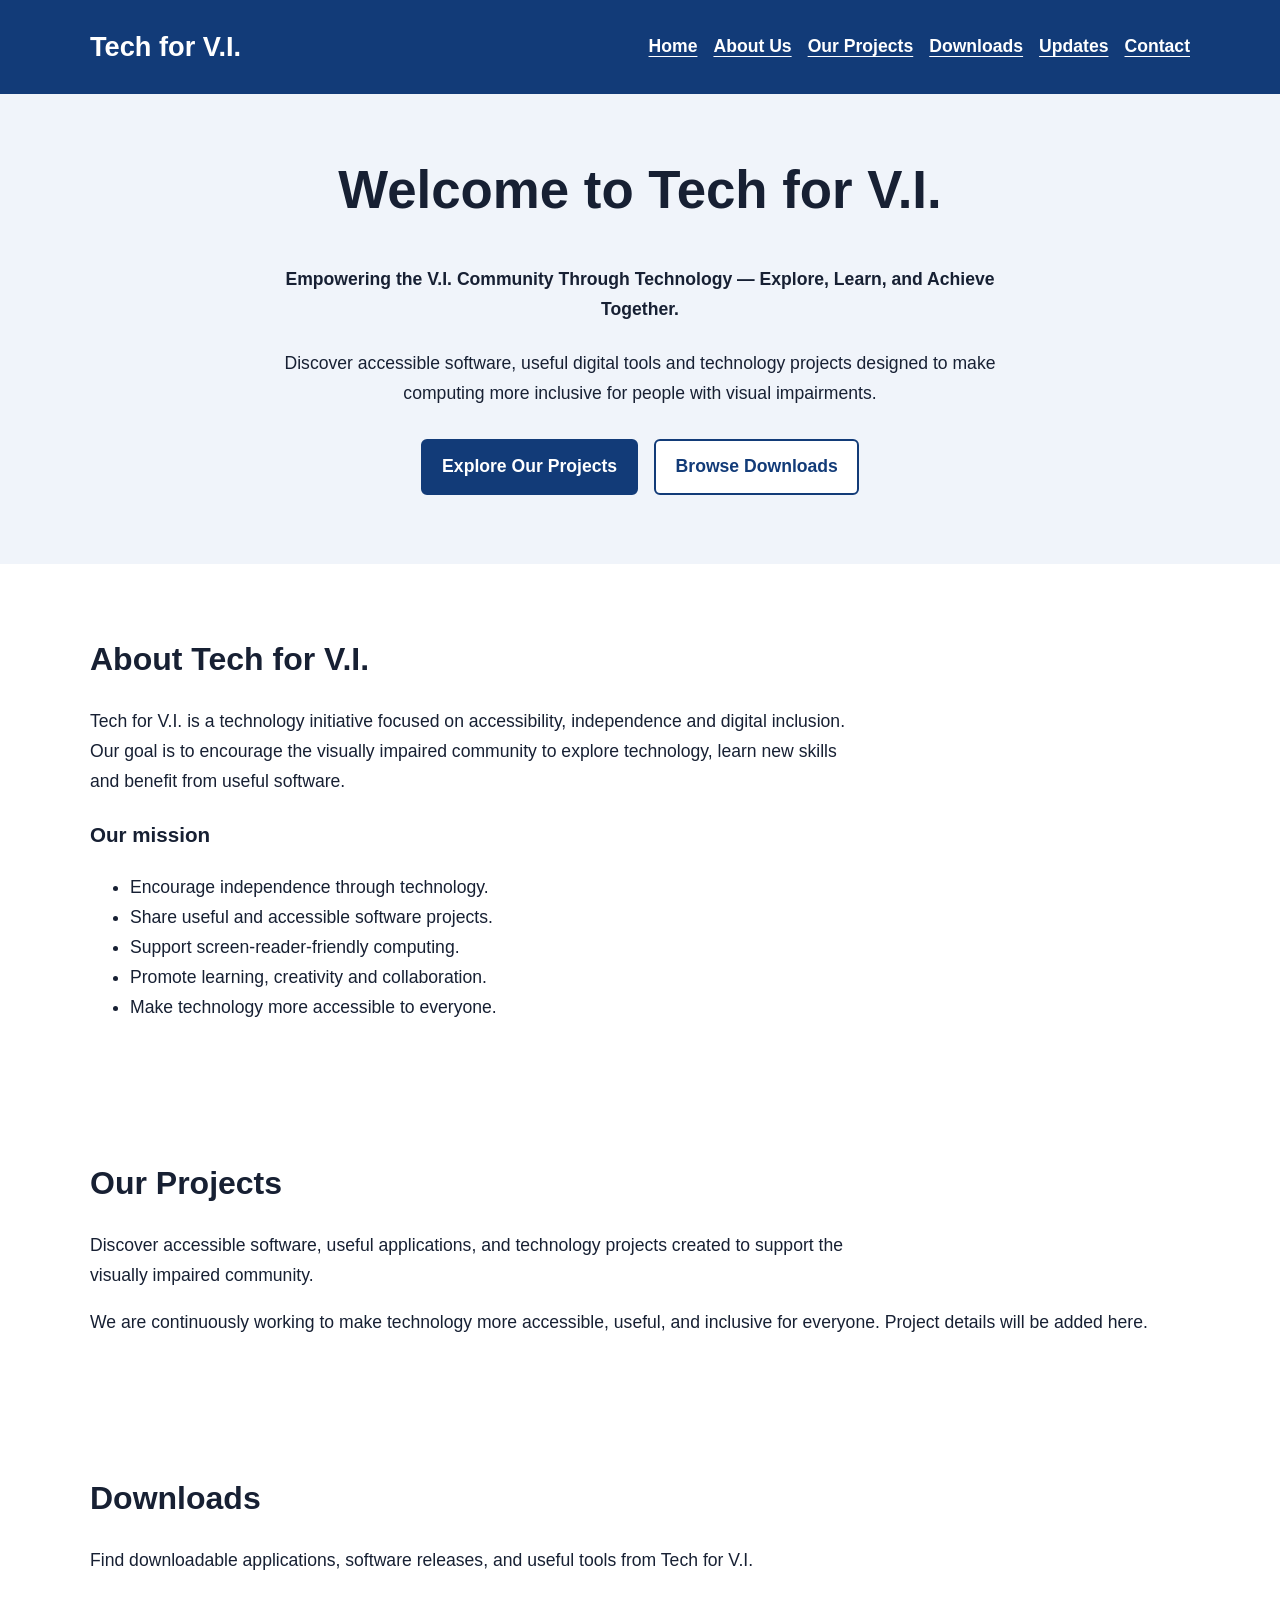
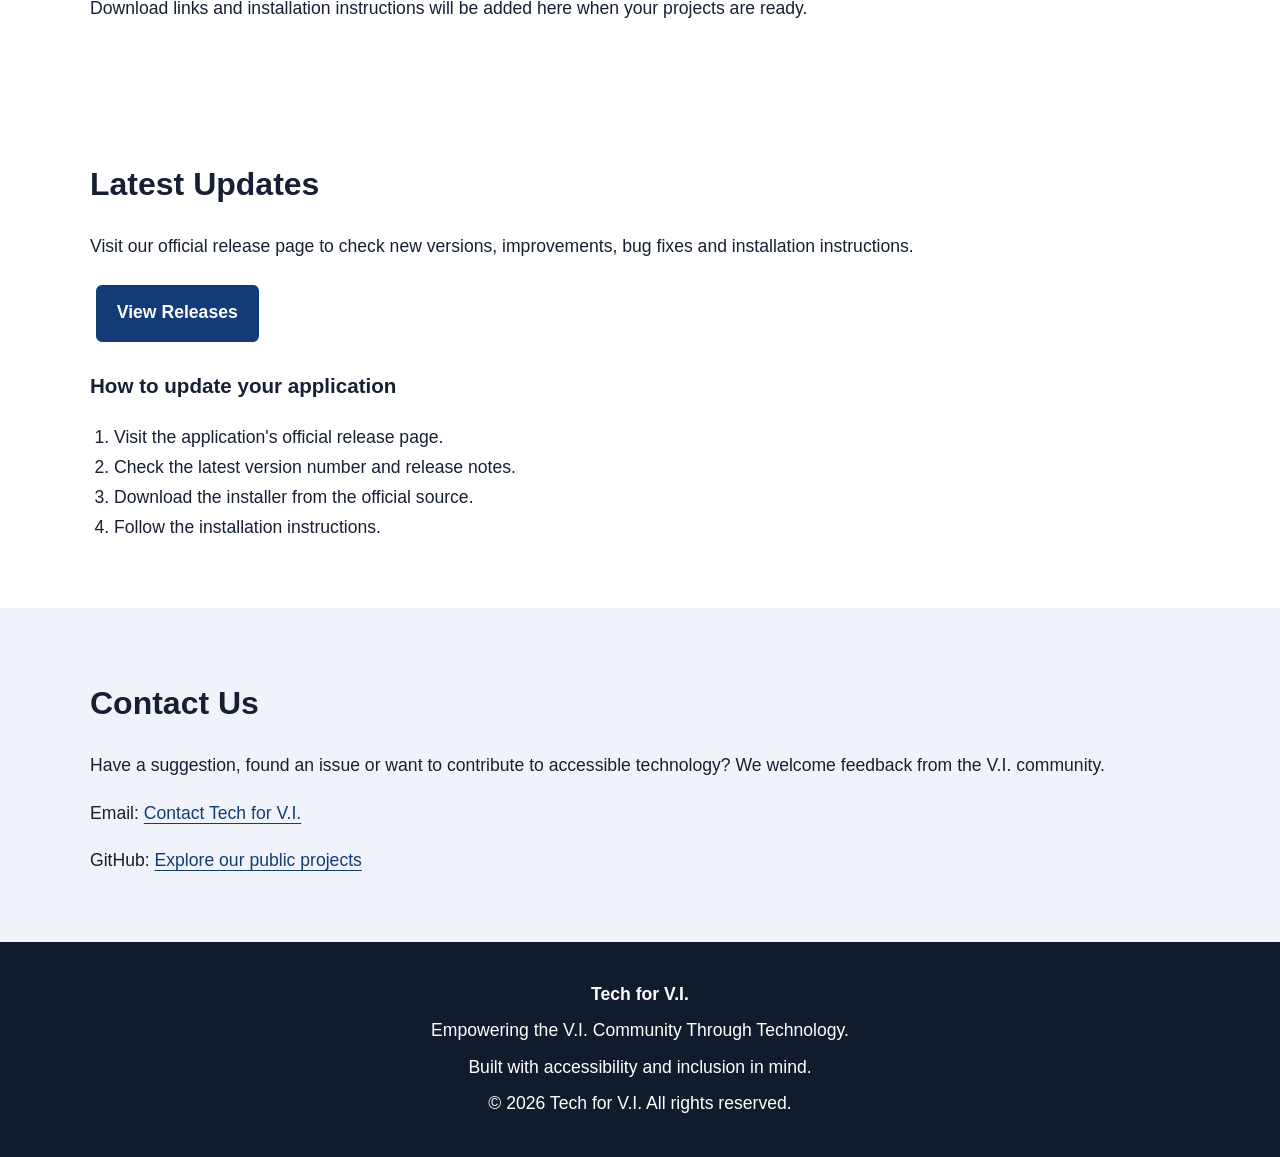
==== index.html @ eb390f29 "this is our website" ====
<!DOCTYPE html>
<html lang="en">
<head>
    <meta charset="UTF-8">
    <meta name="viewport" content="width=device-width, initial-scale=1.0">

    <title>Tech for V.I. | Accessible Technology for Everyone</title>

    <meta name="description"
          content="Tech for V.I. shares accessible technology, software,
          learning tools and projects for the visually impaired community.">

    <style>
        :root {
            color-scheme: light;
            --background: #ffffff;
            --surface: #f0f4fa;
            --text: #172033;
            --muted: #374151;
            --primary: #123b78;
            --primary-hover: #092653;
            --border: #52647a;
            --focus: #b45309;
        }

        * {
            box-sizing: border-box;
        }

        html {
            scroll-behavior: smooth;
            scroll-padding-top: 1rem;
        }

        body {
            margin: 0;
            font-family: Arial, Helvetica, sans-serif;
            font-size: 1.1rem;
            line-height: 1.7;
            background: var(--background);
            color: var(--text);
        }

        a {
            color: var(--primary);
            text-decoration: underline;
            text-underline-offset: 0.2em;
        }

        a:hover {
            color: var(--primary-hover);
        }

        a:focus-visible,
        button:focus-visible {
            outline: 4px solid var(--focus);
            outline-offset: 4px;
        }

        .skip-link {
            position: absolute;
            top: -100px;
            left: 1rem;
            z-index: 10;
            padding: 0.8rem 1rem;
            background: var(--background);
            border: 2px solid var(--text);
            font-weight: bold;
        }

        .skip-link:focus {
            top: 1rem;
        }

        .container {
            width: min(1100px, 92%);
            margin-inline: auto;
        }

        header {
            background: var(--primary);
            color: #ffffff;
            padding: 1.5rem 0;
        }

        .header-inner {
            display: flex;
            flex-wrap: wrap;
            justify-content: space-between;
            align-items: center;
            gap: 1rem;
        }

        .brand {
            color: #ffffff;
            text-decoration: none;
            font-size: 1.7rem;
            font-weight: 800;
        }

        nav ul {
            display: flex;
            flex-wrap: wrap;
            gap: 1rem;
            list-style: none;
            padding: 0;
            margin: 0;
        }

        nav a {
            color: #ffffff;
            font-weight: bold;
        }

        .hero {
            background: var(--surface);
            padding: 4rem 0;
            text-align: center;
        }

        .hero h1 {
            font-size: clamp(2rem, 5vw, 3.3rem);
            line-height: 1.2;
            margin-top: 0;
        }

        .hero p {
            max-width: 760px;
            margin: 1.5rem auto;
        }

        .button {
            display: inline-block;
            background: var(--primary);
            color: #ffffff;
            border: 2px solid var(--primary);
            border-radius: 6px;
            padding: 0.7rem 1.2rem;
            margin: 0.35rem;
            font-weight: bold;
            text-decoration: none;
        }

        .button:hover {
            background: var(--primary-hover);
            color: #ffffff;
        }

        .button-secondary {
            background: var(--background);
            color: var(--primary);
        }

        .button-secondary:hover {
            background: #e2e8f0;
            color: var(--primary-hover);
        }

        section {
            padding: 3rem 0;
        }

        section h2 {
            font-size: 2rem;
            line-height: 1.3;
        }

        .section-intro {
            max-width: 760px;
        }

        .cards {
            display: grid;
            grid-template-columns:
                repeat(auto-fit, minmax(min(100%, 270px), 1fr));
            gap: 1.25rem;
            margin-top: 1.5rem;
        }

        .card {
            border: 2px solid var(--border);
            border-radius: 10px;
            padding: 1.5rem;
            background: var(--background);
        }

        .card h3 {
            margin-top: 0;
            font-size: 1.35rem;
        }

        .card p {
            color: var(--muted);
        }

        .steps {
            padding-left: 1.5rem;
        }

        .contact {
            background: var(--surface);
        }

        footer {
            background: #101b2d;
            color: #ffffff;
            text-align: center;
            padding: 2rem 0;
        }

        footer a {
            color: #ffffff;
        }

        footer p {
            margin: 0.4rem 0;
        }

        @media (max-width: 600px) {
            .header-inner {
                align-items: flex-start;
            }

            nav ul {
                flex-direction: column;
                gap: 0.35rem;
            }

            .hero {
                padding: 2.5rem 0;
            }
        }

        @media (prefers-reduced-motion: reduce) {
            html {
                scroll-behavior: auto;
            }
        }
    </style>
</head>

<body>

    <a class="skip-link" href="#main-content">
        Skip to main content
    </a>

    <header>
        <div class="container header-inner">

            <a class="brand" href="#home"
               aria-label="Tech for V.I. home">
                Tech for V.I.
            </a>

            <nav aria-label="Main navigation">
                <ul>
                    <li><a href="#home">Home</a></li>
                    <li><a href="#about">About Us</a></li>
                    <li><a href="#projects">Our Projects</a></li>
                    <li><a href="#downloads">Downloads</a></li>
                    <li><a href="#updates">Updates</a></li>
                    <li><a href="#contact">Contact</a></li>
                </ul>
            </nav>

        </div>
    </header>

    <main id="main-content">

        <section class="hero" id="home"
                 aria-labelledby="welcome-heading">
            <div class="container">

                <h1 id="welcome-heading">
                    Welcome to Tech for V.I.
                </h1>

                <p>
                    <strong>
                        Empowering the V.I. Community Through Technology
                        — Explore, Learn, and Achieve Together.
                    </strong>
                </p>

                <p>
                    Discover accessible software, useful digital tools
                    and technology projects designed to make computing
                    more inclusive for people with visual impairments.
                </p>

                <a class="button" href="#projects">
                    Explore Our Projects
                </a>

                <a class="button button-secondary" href="#downloads">
                    Browse Downloads
                </a>

            </div>
        </section>

        <section id="about" aria-labelledby="about-heading">
            <div class="container">

                <h2 id="about-heading">About Tech for V.I.</h2>

                <p class="section-intro">
                    Tech for V.I. is a technology initiative focused
                    on accessibility, independence and digital inclusion.
                    Our goal is to encourage the visually impaired
                    community to explore technology, learn new skills
                    and benefit from useful software.
                </p>

                <h3>Our mission</h3>

                <ul>
                    <li>Encourage independence through technology.</li>
                    <li>Share useful and accessible software projects.</li>
                    <li>Support screen-reader-friendly computing.</li>
                    <li>Promote learning, creativity and collaboration.</li>
                    <li>Make technology more accessible to everyone.</li>
                </ul>

            </div>
        </section>

        <section id="projects" aria-labelledby="projects-heading">
            <div class="container">

                <h2 id="projects-heading">Our Projects</h2>

                <p class="section-intro">
                    Discover accessible software, useful applications,
                    and technology projects created to support the
                    visually impaired community.
                </p>

                <p>
                    We are continuously working to make technology
                    more accessible, useful, and inclusive for everyone.
                    Project details will be added here.
                </p>

                <!-- Add your project cards and links here when ready. -->

            </div>
        </section>

        <section id="downloads" aria-labelledby="downloads-heading">
            <div class="container">

                <h2 id="downloads-heading">Downloads</h2>

                <p>
                    Find downloadable applications, software releases,
                    and useful tools from Tech for V.I.
                </p>

                <p>
                    Download links and installation instructions
                    will be added here when your projects are ready.
                </p>

                <!-- Add your download links here when ready. -->

            </div>
        </section>

        <section id="updates" aria-labelledby="updates-heading">
            <div class="container">

                <h2 id="updates-heading">Latest Updates</h2>

                <p>
                    Visit our official release page to check new
                    versions, improvements, bug fixes and installation
                    instructions.
                </p>

                <a class="button"
                   href="YOUR_RELEASES_PAGE_URL"
                   aria-label="View Tech for V.I. software releases">
                    View Releases
                </a>

                <h3>How to update your application</h3>

                <ol class="steps">
                    <li>Visit the application's official release page.</li>
                    <li>Check the latest version number and release notes.</li>
                    <li>Download the installer from the official source.</li>
                    <li>Follow the installation instructions.</li>
                </ol>

            </div>
        </section>

        <section class="contact" id="contact"
                 aria-labelledby="contact-heading">
            <div class="container">

                <h2 id="contact-heading">Contact Us</h2>

                <p>
                    Have a suggestion, found an issue or want to
                    contribute to accessible technology? We welcome
                    feedback from the V.I. community.
                </p>

                <!-- Replace with your actual contact details. -->

                <p>
                    Email:
                    <a href="mailto:YOUR_EMAIL_ADDRESS">
                        Contact Tech for V.I.
                    </a>
                </p>

                <p>
                    GitHub:
                    <a href="YOUR_PUBLIC_GITHUB_PROFILE_URL">
                        Explore our public projects
                    </a>
                </p>

            </div>
        </section>

    </main>

    <footer>
        <div class="container">

            <p>
                <strong>Tech for V.I.</strong>
            </p>

            <p>
                Empowering the V.I. Community Through Technology.
            </p>

            <p>
                Built with accessibility and inclusion in mind.
            </p>

            <p>
                &copy; <span id="current-year">2026</span>
                Tech for V.I. All rights reserved.
            </p>

        </div>
    </footer>

    <script>
        document.getElementById("current-year").textContent =
            new Date().getFullYear();
    </script>

</body>
</html>
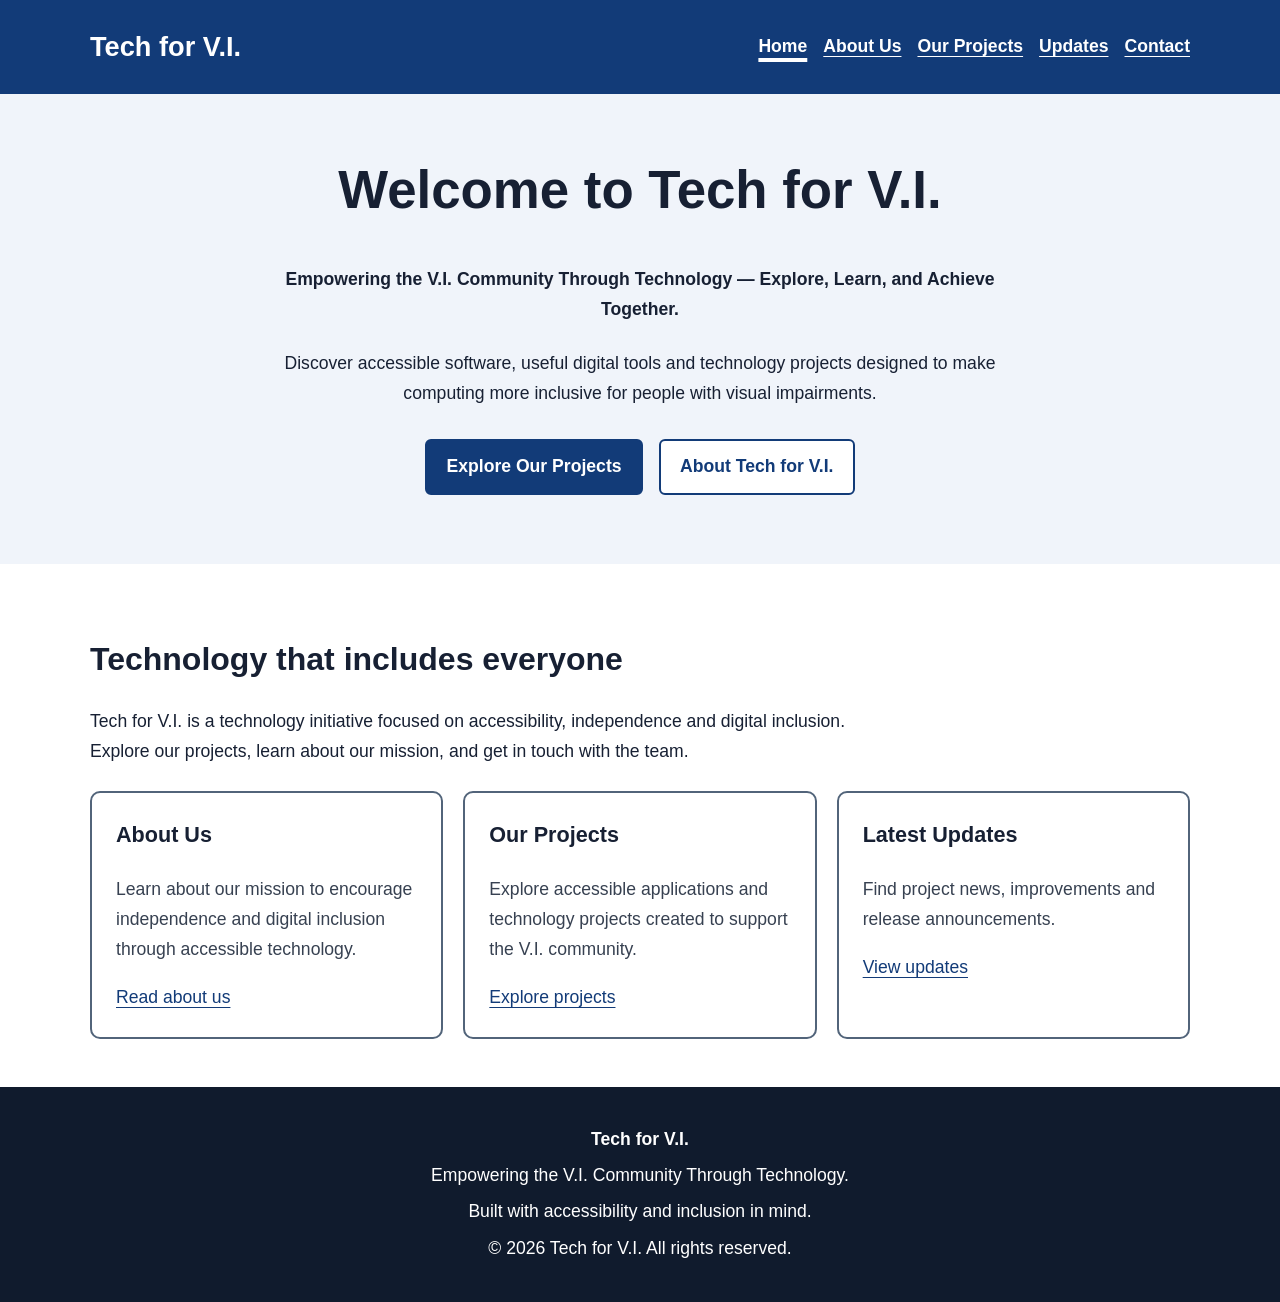
==== commit cbfa15f9: "organised the site files." ====
--- a/index.html
+++ b/index.html
@@ -1,464 +1,72 @@
-
 <!DOCTYPE html>
 <html lang="en">
 <head>
     <meta charset="UTF-8">
     <meta name="viewport" content="width=device-width, initial-scale=1.0">
-
-    <title>Tech for V.I. | Accessible Technology for Everyone</title>
-
-    <meta name="description"
-          content="Tech for V.I. shares accessible technology, software,
-          learning tools and projects for the visually impaired community.">
-
-    <style>
-        :root {
-            color-scheme: light;
-            --background: #ffffff;
-            --surface: #f0f4fa;
-            --text: #172033;
-            --muted: #374151;
-            --primary: #123b78;
-            --primary-hover: #092653;
-            --border: #52647a;
-            --focus: #b45309;
-        }
-
-        * {
-            box-sizing: border-box;
-        }
-
-        html {
-            scroll-behavior: smooth;
-            scroll-padding-top: 1rem;
-        }
-
-        body {
-            margin: 0;
-            font-family: Arial, Helvetica, sans-serif;
-            font-size: 1.1rem;
-            line-height: 1.7;
-            background: var(--background);
-            color: var(--text);
-        }
-
-        a {
-            color: var(--primary);
-            text-decoration: underline;
-            text-underline-offset: 0.2em;
-        }
-
-        a:hover {
-            color: var(--primary-hover);
-        }
-
-        a:focus-visible,
-        button:focus-visible {
-            outline: 4px solid var(--focus);
-            outline-offset: 4px;
-        }
-
-        .skip-link {
-            position: absolute;
-            top: -100px;
-            left: 1rem;
-            z-index: 10;
-            padding: 0.8rem 1rem;
-            background: var(--background);
-            border: 2px solid var(--text);
-            font-weight: bold;
-        }
-
-        .skip-link:focus {
-            top: 1rem;
-        }
-
-        .container {
-            width: min(1100px, 92%);
-            margin-inline: auto;
-        }
-
-        header {
-            background: var(--primary);
-            color: #ffffff;
-            padding: 1.5rem 0;
-        }
-
-        .header-inner {
-            display: flex;
-            flex-wrap: wrap;
-            justify-content: space-between;
-            align-items: center;
-            gap: 1rem;
-        }
-
-        .brand {
-            color: #ffffff;
-            text-decoration: none;
-            font-size: 1.7rem;
-            font-weight: 800;
-        }
-
-        nav ul {
-            display: flex;
-            flex-wrap: wrap;
-            gap: 1rem;
-            list-style: none;
-            padding: 0;
-            margin: 0;
-        }
-
-        nav a {
-            color: #ffffff;
-            font-weight: bold;
-        }
-
-        .hero {
-            background: var(--surface);
-            padding: 4rem 0;
-            text-align: center;
-        }
-
-        .hero h1 {
-            font-size: clamp(2rem, 5vw, 3.3rem);
-            line-height: 1.2;
-            margin-top: 0;
-        }
-
-        .hero p {
-            max-width: 760px;
-            margin: 1.5rem auto;
-        }
-
-        .button {
-            display: inline-block;
-            background: var(--primary);
-            color: #ffffff;
-            border: 2px solid var(--primary);
-            border-radius: 6px;
-            padding: 0.7rem 1.2rem;
-            margin: 0.35rem;
-            font-weight: bold;
-            text-decoration: none;
-        }
-
-        .button:hover {
-            background: var(--primary-hover);
-            color: #ffffff;
-        }
-
-        .button-secondary {
-            background: var(--background);
-            color: var(--primary);
-        }
-
-        .button-secondary:hover {
-            background: #e2e8f0;
-            color: var(--primary-hover);
-        }
-
-        section {
-            padding: 3rem 0;
-        }
-
-        section h2 {
-            font-size: 2rem;
-            line-height: 1.3;
-        }
-
-        .section-intro {
-            max-width: 760px;
-        }
-
-        .cards {
-            display: grid;
-            grid-template-columns:
-                repeat(auto-fit, minmax(min(100%, 270px), 1fr));
-            gap: 1.25rem;
-            margin-top: 1.5rem;
-        }
-
-        .card {
-            border: 2px solid var(--border);
-            border-radius: 10px;
-            padding: 1.5rem;
-            background: var(--background);
-        }
-
-        .card h3 {
-            margin-top: 0;
-            font-size: 1.35rem;
-        }
-
-        .card p {
-            color: var(--muted);
-        }
-
-        .steps {
-            padding-left: 1.5rem;
-        }
-
-        .contact {
-            background: var(--surface);
-        }
-
-        footer {
-            background: #101b2d;
-            color: #ffffff;
-            text-align: center;
-            padding: 2rem 0;
-        }
-
-        footer a {
-            color: #ffffff;
-        }
-
-        footer p {
-            margin: 0.4rem 0;
-        }
-
-        @media (max-width: 600px) {
-            .header-inner {
-                align-items: flex-start;
-            }
-
-            nav ul {
-                flex-direction: column;
-                gap: 0.35rem;
-            }
-
-            .hero {
-                padding: 2.5rem 0;
-            }
-        }
-
-        @media (prefers-reduced-motion: reduce) {
-            html {
-                scroll-behavior: auto;
-            }
-        }
-    </style>
+    <title>Home | Tech for V.I.</title>
+    <meta name="description" content="Tech for V.I. shares accessible technology, software, learning tools and projects for the visually impaired community.">
+    <link rel="stylesheet" href="style.css">
 </head>
-
 <body>
-
-    <a class="skip-link" href="#main-content">
-        Skip to main content
-    </a>
-
+    <a class="skip-link" href="#main-content">Skip to main content</a>
     <header>
         <div class="container header-inner">
-
-            <a class="brand" href="#home"
-               aria-label="Tech for V.I. home">
-                Tech for V.I.
-            </a>
-
+            <a class="brand" href="index.html" aria-label="Tech for V.I. home">Tech for V.I.</a>
             <nav aria-label="Main navigation">
                 <ul>
-                    <li><a href="#home">Home</a></li>
-                    <li><a href="#about">About Us</a></li>
-                    <li><a href="#projects">Our Projects</a></li>
-                    <li><a href="#downloads">Downloads</a></li>
-                    <li><a href="#updates">Updates</a></li>
-                    <li><a href="#contact">Contact</a></li>
+                    <li><a href="index.html" aria-current="page">Home</a></li>
+                    <li><a href="about.html">About Us</a></li>
+                    <li><a href="projects.html">Our Projects</a></li>
+                    <li><a href="updates.html">Updates</a></li>
+                    <li><a href="contact.html">Contact</a></li>
                 </ul>
             </nav>
-
         </div>
     </header>
-
     <main id="main-content">
-
-        <section class="hero" id="home"
-                 aria-labelledby="welcome-heading">
+        <section class="hero" aria-labelledby="welcome-heading">
             <div class="container">
-
-                <h1 id="welcome-heading">
-                    Welcome to Tech for V.I.
-                </h1>
-
-                <p>
-                    <strong>
-                        Empowering the V.I. Community Through Technology
-                        — Explore, Learn, and Achieve Together.
-                    </strong>
-                </p>
-
-                <p>
-                    Discover accessible software, useful digital tools
-                    and technology projects designed to make computing
-                    more inclusive for people with visual impairments.
-                </p>
-
-                <a class="button" href="#projects">
-                    Explore Our Projects
-                </a>
-
-                <a class="button button-secondary" href="#downloads">
-                    Browse Downloads
-                </a>
-
+                <h1 id="welcome-heading">Welcome to Tech for V.I.</h1>
+                <p><strong>Empowering the V.I. Community Through Technology — Explore, Learn, and Achieve Together.</strong></p>
+                <p>Discover accessible software, useful digital tools and technology projects designed to make computing more inclusive for people with visual impairments.</p>
+                <a class="button" href="projects.html">Explore Our Projects</a>
+                <a class="button button-secondary" href="about.html">About Tech for V.I.</a>
             </div>
         </section>
-
-        <section id="about" aria-labelledby="about-heading">
+        <section aria-labelledby="welcome-more-heading">
             <div class="container">
-
-                <h2 id="about-heading">About Tech for V.I.</h2>
-
-                <p class="section-intro">
-                    Tech for V.I. is a technology initiative focused
-                    on accessibility, independence and digital inclusion.
-                    Our goal is to encourage the visually impaired
-                    community to explore technology, learn new skills
-                    and benefit from useful software.
-                </p>
-
-                <h3>Our mission</h3>
-
-                <ul>
-                    <li>Encourage independence through technology.</li>
-                    <li>Share useful and accessible software projects.</li>
-                    <li>Support screen-reader-friendly computing.</li>
-                    <li>Promote learning, creativity and collaboration.</li>
-                    <li>Make technology more accessible to everyone.</li>
-                </ul>
-
+                <h2 id="welcome-more-heading">Technology that includes everyone</h2>
+                <p class="section-intro">Tech for V.I. is a technology initiative focused on accessibility, independence and digital inclusion. Explore our projects, learn about our mission, and get in touch with the team.</p>
+                <div class="cards">
+                    <article class="card">
+                        <h3>About Us</h3>
+                        <p>Learn about our mission to encourage independence and digital inclusion through accessible technology.</p>
+                        <a href="about.html">Read about us</a>
+                    </article>
+                    <article class="card">
+                        <h3>Our Projects</h3>
+                        <p>Explore accessible applications and technology projects created to support the V.I. community.</p>
+                        <a href="projects.html">Explore projects</a>
+                    </article>
+                    <article class="card">
+                        <h3>Latest Updates</h3>
+                        <p>Find project news, improvements and release announcements.</p>
+                        <a href="updates.html">View updates</a>
+                    </article>
+                </div>
             </div>
         </section>
-
-        <section id="projects" aria-labelledby="projects-heading">
-            <div class="container">
-
-                <h2 id="projects-heading">Our Projects</h2>
-
-                <p class="section-intro">
-                    Discover accessible software, useful applications,
-                    and technology projects created to support the
-                    visually impaired community.
-                </p>
-
-                <p>
-                    We are continuously working to make technology
-                    more accessible, useful, and inclusive for everyone.
-                    Project details will be added here.
-                </p>
-
-                <!-- Add your project cards and links here when ready. -->
-
-            </div>
-        </section>
-
-        <section id="downloads" aria-labelledby="downloads-heading">
-            <div class="container">
-
-                <h2 id="downloads-heading">Downloads</h2>
-
-                <p>
-                    Find downloadable applications, software releases,
-                    and useful tools from Tech for V.I.
-                </p>
-
-                <p>
-                    Download links and installation instructions
-                    will be added here when your projects are ready.
-                </p>
-
-                <!-- Add your download links here when ready. -->
-
-            </div>
-        </section>
-
-        <section id="updates" aria-labelledby="updates-heading">
-            <div class="container">
-
-                <h2 id="updates-heading">Latest Updates</h2>
-
-                <p>
-                    Visit our official release page to check new
-                    versions, improvements, bug fixes and installation
-                    instructions.
-                </p>
-
-                <a class="button"
-                   href="YOUR_RELEASES_PAGE_URL"
-                   aria-label="View Tech for V.I. software releases">
-                    View Releases
-                </a>
-
-                <h3>How to update your application</h3>
-
-                <ol class="steps">
-                    <li>Visit the application's official release page.</li>
-                    <li>Check the latest version number and release notes.</li>
-                    <li>Download the installer from the official source.</li>
-                    <li>Follow the installation instructions.</li>
-                </ol>
-
-            </div>
-        </section>
-
-        <section class="contact" id="contact"
-                 aria-labelledby="contact-heading">
-            <div class="container">
-
-                <h2 id="contact-heading">Contact Us</h2>
-
-                <p>
-                    Have a suggestion, found an issue or want to
-                    contribute to accessible technology? We welcome
-                    feedback from the V.I. community.
-                </p>
-
-                <!-- Replace with your actual contact details. -->
-
-                <p>
-                    Email:
-                    <a href="mailto:YOUR_EMAIL_ADDRESS">
-                        Contact Tech for V.I.
-                    </a>
-                </p>
-
-                <p>
-                    GitHub:
-                    <a href="YOUR_PUBLIC_GITHUB_PROFILE_URL">
-                        Explore our public projects
-                    </a>
-                </p>
-
-            </div>
-        </section>
-
     </main>
-
     <footer>
         <div class="container">
-
-            <p>
-                <strong>Tech for V.I.</strong>
-            </p>
-
-            <p>
-                Empowering the V.I. Community Through Technology.
-            </p>
-
-            <p>
-                Built with accessibility and inclusion in mind.
-            </p>
-
-            <p>
-                &copy; <span id="current-year">2026</span>
-                Tech for V.I. All rights reserved.
-            </p>
-
+            <p><strong>Tech for V.I.</strong></p>
+            <p>Empowering the V.I. Community Through Technology.</p>
+            <p>Built with accessibility and inclusion in mind.</p>
+            <p>&copy; <span id="current-year">2026</span> Tech for V.I. All rights reserved.</p>
         </div>
     </footer>
-
     <script>
-        document.getElementById("current-year").textContent =
-            new Date().getFullYear();
+        document.getElementById("current-year").textContent = new Date().getFullYear();
     </script>
-
 </body>
 </html>
--- a/style.css
+++ b/style.css
@@ -0,0 +1,74 @@
+:root {
+    color-scheme: light;
+    --background: #ffffff;
+    --surface: #f0f4fa;
+    --text: #172033;
+    --muted: #374151;
+    --primary: #123b78;
+    --primary-hover: #092653;
+    --border: #52647a;
+    --focus: #b45309;
+}
+* { box-sizing: border-box; }
+html { scroll-behavior: smooth; scroll-padding-top: 1rem; }
+body {
+    margin: 0;
+    font-family: Arial, Helvetica, sans-serif;
+    font-size: 1.1rem;
+    line-height: 1.7;
+    background: var(--background);
+    color: var(--text);
+}
+a { color: var(--primary); text-decoration: underline; text-underline-offset: .2em; }
+a:hover { color: var(--primary-hover); }
+a:focus-visible, button:focus-visible { outline: 4px solid var(--focus); outline-offset: 4px; }
+.skip-link {
+    position: absolute; top: -100px; left: 1rem; z-index: 10;
+    padding: .8rem 1rem; background: var(--background);
+    border: 2px solid var(--text); font-weight: bold;
+}
+.skip-link:focus { top: 1rem; }
+.container { width: min(1100px, 92%); margin-inline: auto; }
+header { background: var(--primary); color: #fff; padding: 1.5rem 0; }
+.header-inner {
+    display: flex; flex-wrap: wrap; justify-content: space-between;
+    align-items: center; gap: 1rem;
+}
+.brand { color: #fff; text-decoration: none; font-size: 1.7rem; font-weight: 800; }
+nav ul {
+    display: flex; flex-wrap: wrap; gap: 1rem; list-style: none;
+    padding: 0; margin: 0;
+}
+nav a { color: #fff; font-weight: bold; }
+nav a[aria-current="page"] { text-decoration-thickness: .2em; text-underline-offset: .35em; }
+.hero { background: var(--surface); padding: 4rem 0; text-align: center; }
+.hero h1 { font-size: clamp(2rem, 5vw, 3.3rem); line-height: 1.2; margin-top: 0; }
+.hero p { max-width: 760px; margin: 1.5rem auto; }
+.button {
+    display: inline-block; background: var(--primary); color: #fff;
+    border: 2px solid var(--primary); border-radius: 6px;
+    padding: .7rem 1.2rem; margin: .35rem; font-weight: bold; text-decoration: none;
+}
+.button:hover { background: var(--primary-hover); color: #fff; }
+.button-secondary { background: var(--background); color: var(--primary); }
+.button-secondary:hover { background: #e2e8f0; color: var(--primary-hover); }
+section { padding: 3rem 0; }
+section h2 { font-size: 2rem; line-height: 1.3; }
+.section-intro { max-width: 760px; }
+.cards {
+    display: grid; grid-template-columns: repeat(auto-fit, minmax(min(100%, 270px), 1fr));
+    gap: 1.25rem; margin-top: 1.5rem;
+}
+.card { border: 2px solid var(--border); border-radius: 10px; padding: 1.5rem; background: #fff; }
+.card h3 { margin-top: 0; font-size: 1.35rem; }
+.card p { color: var(--muted); }
+.contact { background: var(--surface); }
+footer { background: #101b2d; color: #fff; text-align: center; padding: 2rem 0; }
+footer a { color: #fff; }
+footer p { margin: .4rem 0; }
+@media (max-width: 600px) {
+    .header-inner { align-items: flex-start; }
+    nav ul { flex-direction: column; gap: .35rem; }
+    .hero { padding: 2.5rem 0; }
+}
+@media (prefers-reduced-motion: reduce) { html { scroll-behavior: auto; } }
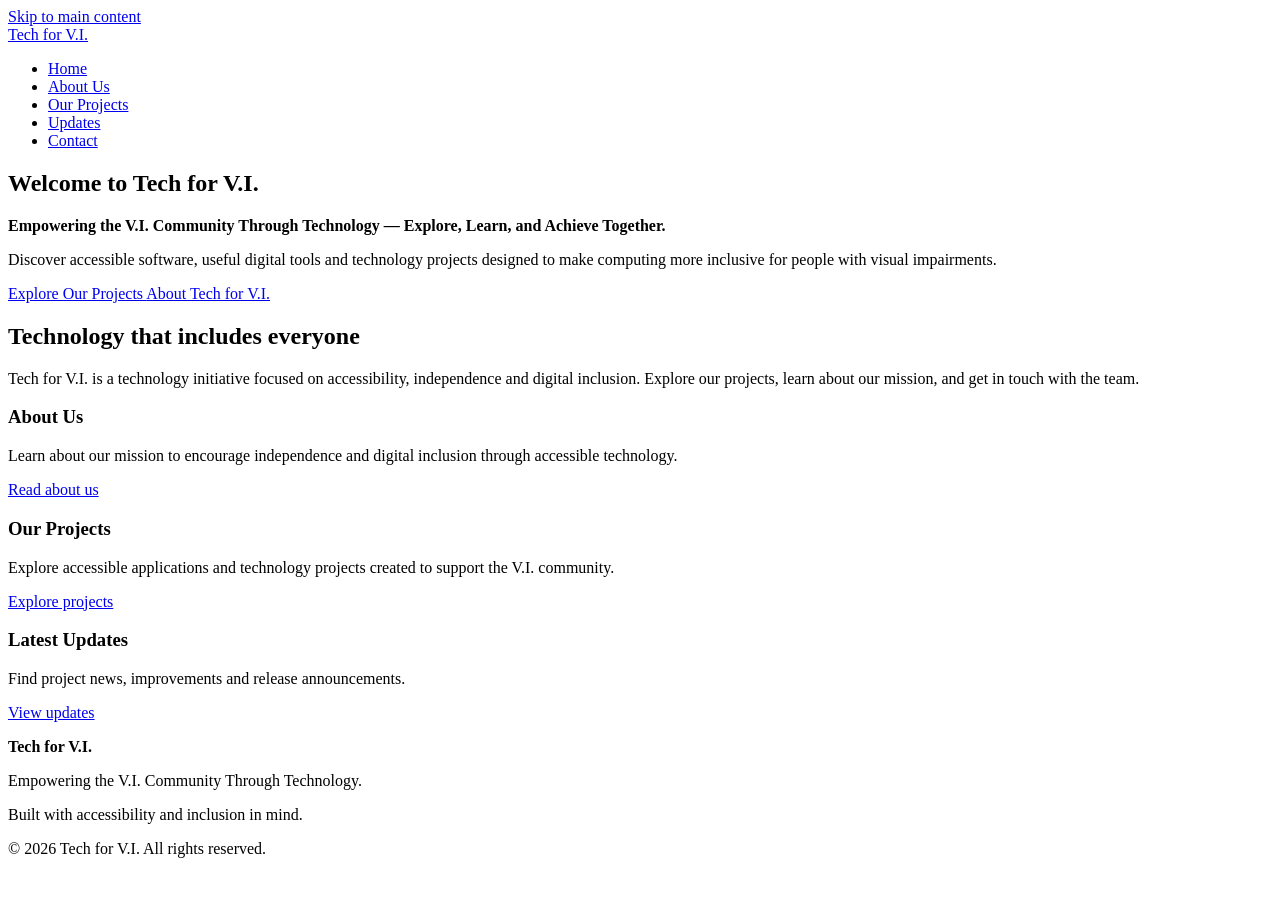
==== commit 11623a58: "changes in index.html file" ====
--- a/index.html
+++ b/index.html
@@ -1,72 +1,127 @@
-<!DOCTYPE html>
-<html lang="en">
-<head>
-    <meta charset="UTF-8">
-    <meta name="viewport" content="width=device-width, initial-scale=1.0">
-    <title>Home | Tech for V.I.</title>
-    <meta name="description" content="Tech for V.I. shares accessible technology, software, learning tools and projects for the visually impaired community.">
-    <link rel="stylesheet" href="style.css">
-</head>
-<body>
-    <a class="skip-link" href="#main-content">Skip to main content</a>
-    <header>
-        <div class="container header-inner">
-            <a class="brand" href="index.html" aria-label="Tech for V.I. home">Tech for V.I.</a>
-            <nav aria-label="Main navigation">
-                <ul>
-                    <li><a href="index.html" aria-current="page">Home</a></li>
-                    <li><a href="about.html">About Us</a></li>
-                    <li><a href="projects.html">Our Projects</a></li>
-                    <li><a href="updates.html">Updates</a></li>
-                    <li><a href="contact.html">Contact</a></li>
-                </ul>
-            </nav>
-        </div>
-    </header>
-    <main id="main-content">
-        <section class="hero" aria-labelledby="welcome-heading">
-            <div class="container">
-                <h1 id="welcome-heading">Welcome to Tech for V.I.</h1>
-                <p><strong>Empowering the V.I. Community Through Technology — Explore, Learn, and Achieve Together.</strong></p>
-                <p>Discover accessible software, useful digital tools and technology projects designed to make computing more inclusive for people with visual impairments.</p>
-                <a class="button" href="projects.html">Explore Our Projects</a>
-                <a class="button button-secondary" href="about.html">About Tech for V.I.</a>
-            </div>
-        </section>
-        <section aria-labelledby="welcome-more-heading">
-            <div class="container">
-                <h2 id="welcome-more-heading">Technology that includes everyone</h2>
-                <p class="section-intro">Tech for V.I. is a technology initiative focused on accessibility, independence and digital inclusion. Explore our projects, learn about our mission, and get in touch with the team.</p>
-                <div class="cards">
-                    <article class="card">
-                        <h3>About Us</h3>
-                        <p>Learn about our mission to encourage independence and digital inclusion through accessible technology.</p>
-                        <a href="about.html">Read about us</a>
-                    </article>
-                    <article class="card">
-                        <h3>Our Projects</h3>
-                        <p>Explore accessible applications and technology projects created to support the V.I. community.</p>
-                        <a href="projects.html">Explore projects</a>
-                    </article>
-                    <article class="card">
-                        <h3>Latest Updates</h3>
-                        <p>Find project news, improvements and release announcements.</p>
-                        <a href="updates.html">View updates</a>
-                    </article>
-                </div>
-            </div>
-        </section>
-    </main>
-    <footer>
-        <div class="container">
-            <p><strong>Tech for V.I.</strong></p>
-            <p>Empowering the V.I. Community Through Technology.</p>
-            <p>Built with accessibility and inclusion in mind.</p>
-            <p>&copy; <span id="current-year">2026</span> Tech for V.I. All rights reserved.</p>
-        </div>
-    </footer>
-    <script>
-        document.getElementById("current-year").textContent = new Date().getFullYear();
-    </script>
-</body>
-</html>
+
+<!DOCTYPE html>
+<html lang="en">
+<head>
+    <meta charset="UTF-8">
+    <meta name="viewport" content="width=device-width, initial-scale=1.0">
+
+    <title>Home | Tech for V.I.</title>
+
+    <meta name="description"
+          content="Tech for V.I. shares accessible technology, software, learning tools and projects for the visually impaired community.">
+
+    <link rel="stylesheet" href="/tech_for_V.I/style.css">
+</head>
+
+<body>
+    <a class="skip-link" href="#main-content">Skip to main content</a>
+
+    <header>
+        <div class="container header-inner">
+            <a class="brand"
+               href="/tech_for_V.I/"
+               aria-label="Tech for V.I. home">
+                Tech for V.I.
+            </a>
+
+            <nav aria-label="Main navigation">
+                <ul>
+                    <li><a href="/tech_for_V.I/" aria-current="page">Home</a></li>
+                    <li><a href="/tech_for_V.I/about.html">About Us</a></li>
+                    <li><a href="/tech_for_V.I/projects.html">Our Projects</a></li>
+                    <li><a href="/tech_for_V.I/updates.html">Updates</a></li>
+                    <li><a href="/tech_for_V.I/contact.html">Contact</a></li>
+                </ul>
+            </nav>
+        </div>
+    </header>
+
+    <main id="main-content">
+        <section class="hero" aria-labelledby="welcome-heading">
+            <div class="container">
+                <h1 id="welcome-heading">Welcome to Tech for V.I.</h1>
+
+                <p>
+                    <strong>Empowering the V.I. Community Through Technology —
+                    Explore, Learn, and Achieve Together.</strong>
+                </p>
+
+                <p>
+                    Discover accessible software, useful digital tools and
+                    technology projects designed to make computing more
+                    inclusive for people with visual impairments.
+                </p>
+
+                <a class="button" href="/tech_for_V.I/projects.html">
+                    Explore Our Projects
+                </a>
+
+                <a class="button button-secondary"
+                   href="/tech_for_V.I/about.html">
+                    About Tech for V.I.
+                </a>
+            </div>
+        </section>
+
+        <section aria-labelledby="welcome-more-heading">
+            <div class="container">
+                <h2 id="welcome-more-heading">
+                    Technology that includes everyone
+                </h2>
+
+                <p class="section-intro">
+                    Tech for V.I. is a technology initiative focused on
+                    accessibility, independence and digital inclusion.
+                    Explore our projects, learn about our mission, and
+                    get in touch with the team.
+                </p>
+
+                <div class="cards">
+                    <article class="card">
+                        <h3>About Us</h3>
+                        <p>
+                            Learn about our mission to encourage independence
+                            and digital inclusion through accessible technology.
+                        </p>
+                        <a href="/tech_for_V.I/about.html">Read about us</a>
+                    </article>
+
+                    <article class="card">
+                        <h3>Our Projects</h3>
+                        <p>
+                            Explore accessible applications and technology
+                            projects created to support the V.I. community.
+                        </p>
+                        <a href="/tech_for_V.I/projects.html">Explore projects</a>
+                    </article>
+
+                    <article class="card">
+                        <h3>Latest Updates</h3>
+                        <p>
+                            Find project news, improvements and release announcements.
+                        </p>
+                        <a href="/tech_for_V.I/updates.html">View updates</a>
+                    </article>
+                </div>
+            </div>
+        </section>
+    </main>
+
+    <footer>
+        <div class="container">
+            <p><strong>Tech for V.I.</strong></p>
+            <p>Empowering the V.I. Community Through Technology.</p>
+            <p>Built with accessibility and inclusion in mind.</p>
+            <p>
+                &copy; <span id="current-year">2026</span>
+                Tech for V.I. All rights reserved.
+            </p>
+        </div>
+    </footer>
+
+    <script>
+        document.getElementById("current-year").textContent =
+            new Date().getFullYear();
+    </script>
+</body>
+</html>
